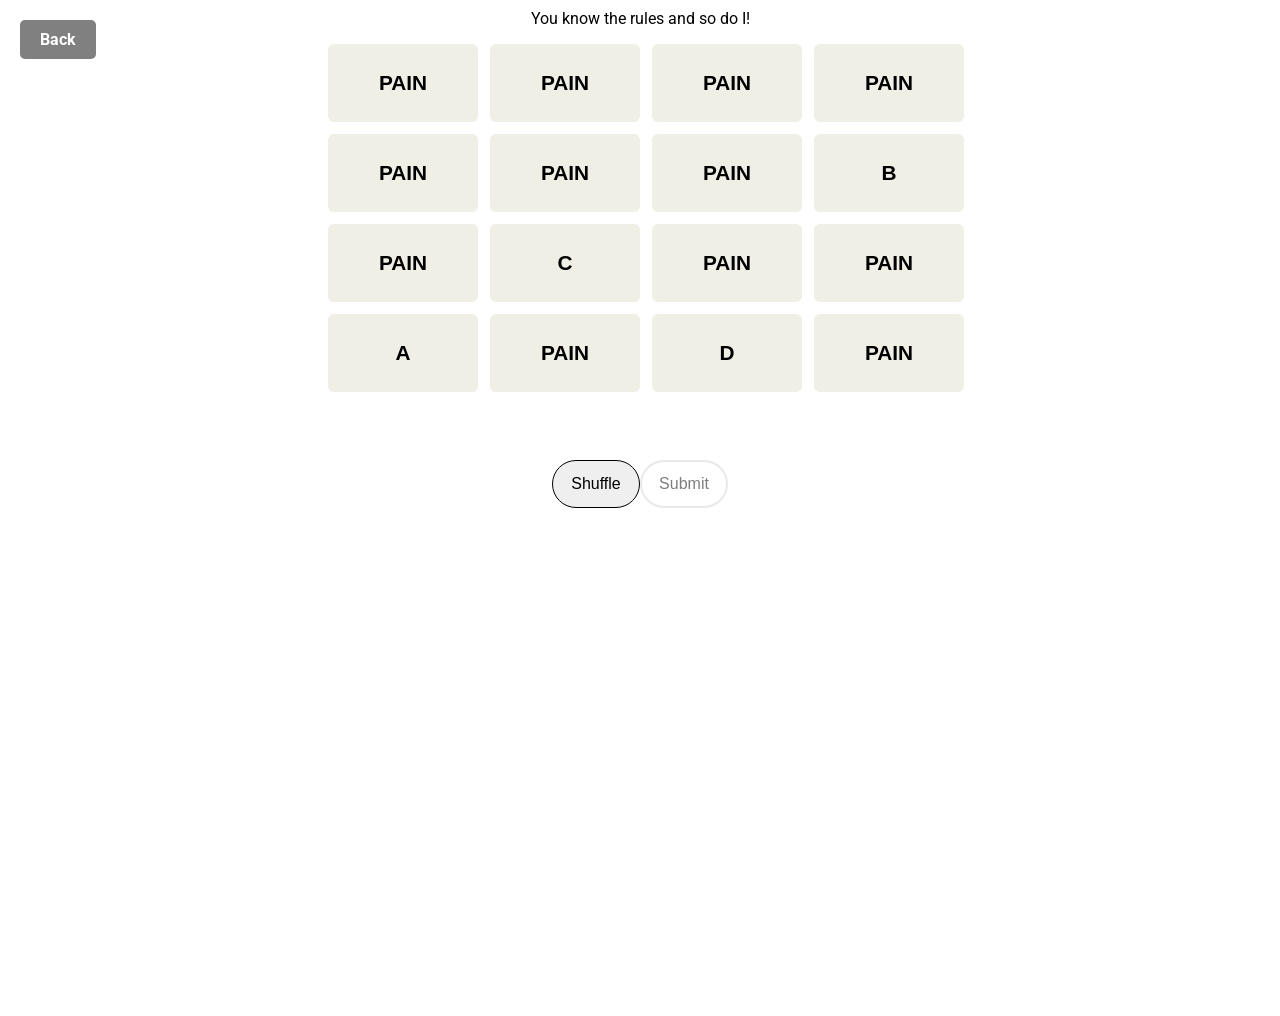
==== Connections/connections.html @ f629fea0 "Add files via upload" ====
<!DOCTYPE html>
<html lang="en">

<head>
  <title>My Connections</title>
  <link rel="stylesheet" href="connections.css">
  <link rel="stylesheet" href="trasformations.css">
  <link rel="stylesheet" href="../General/general.css">
  <link rel="preconnect" href="https://fonts.googleapis.com">
  <link rel="preconnect" href="https://fonts.gstatic.com" crossorigin>
  <link href="https://fonts.googleapis.com/css2?family=Roboto:ital,wght@0,100..900;1,100..900&display=swap" rel="stylesheet">
</head>

<body>
  
  <div>
    <a class="fBtn" href="../index.html">Back</a>
  </div>



  <div class="mainDiv">
    <p class="rulesP">You know the rules and so do I!</p>
    <div class="gameBoard">
      <div class="SolvedDiv">
        <div class="solvedGroup" data-group="0">
          <h3>DOGS</h3>
          <p>A, B, C, D</p>
        </div>
        <div class="solvedGroup" data-group="1">
          <h3>DOGS</h3>
          <p>A, B, C, D</p>
        </div>
        <div class="solvedGroup" data-group="2">
          <h3>DOGS</h3>
          <p>A, B, C, D</p>
        </div>
        <div class="solvedGroup" data-group="3">
          <h3>DOGS</h3>
          <p>A, B, C, D</p>
        </div>
      </div>
      <div>
        <div class="categorysDiv">
          <!-- 1st category buttons -->
          <button class="tile">
            A
          </button>
          <button class="tile">
            B
          </button>
          <button class="tile">
            PAIN
          </button>
          <button class="tile">
            D
          </button>
          <!-- 2nd category buttons -->
          <button class="tile">
            PAIN
          </button>
          <button class="tile">
            PAIN
          </button>
          <button class="tile">
            PAIN
          </button>
          <button class="tile">
            PAIN
          </button>
          <!-- 3rd category buttons -->
          <button class="tile">
            PAIN
          </button>
          <button class="tile">
            C
          </button>
          <button class="tile">
            PAIN
          </button>
          <button class="tile">
            PAIN
          </button>
          <!-- 4th category buttons -->
          <button class="tile">
            PAIN
          </button>
          <button class="tile">
            PAIN
          </button>
          <button class="tile">
            PAIN
          </button>
          <button class="tile">
            PAIN
          </button>
        </div>
      </div>
        <div class="mistakesDiv">

        </div>
        <div class="submitButtonDiv">
          <button class="shuffleButton">Shuffle</button>
          <button class="submitButton">Submit</button>
        </div>
      </div>
    </div>
    <div class="notSolvedDiv">
    </div>
  </div>
  <script src="connections.js"></script>
</body>
</html>
---- Connections/connections.css ----
body {
  font-family: 'Roboto', 'Arial';
  height: 1000px;
  display: flex;
  justify-content: center;
  align-items: flex-start;
}

.fBtn {
  position: absolute;
  top: 20px;
  left: 20px;
  display: inline-block;
  padding: 10px 20px;
  background-color: grey;
  color: white;
  text-decoration: none;
  border-radius: 5px;
  font-weight: bold;
}

.fBtn:hover {
  background-color: rgb(170, 163, 163);
}

.tile {
  font-size: 20px;
  border: 0px;
  background-color: #EFEFE6;
  height: 80px;
  width: 150px;
  cursor: pointer;
  font-weight: 700;
}

.activeButton {
  border: 0px;
  background-color: rgb(67, 77, 65);
  color: white;
  cursor: pointer;
}

.shuffleButton {
  border-radius: 24px;
  height: 48px;
  width: 88px;
  font-size: 16px;
  cursor: pointer;
  border-style: solid;
  border-width: 1px;
}
.shuffleButton:active {
  opacity: 0.5;
  cursor: not-allowed;
  color: black;
  background-color: white;
  cursor: default;
}

.submitButton {
  border-radius: 24px;
  height: 48px;
  width: 88px;
  font-size: 16px;
  cursor: pointer;
  border-style: solid;
  border-width: 2px;
  background-color: black;
  color: white;
}

.submitButton:disabled {
  opacity: 0.5;
  cursor: not-allowed;
  color: black;
  background-color: white;
  cursor: default;
}

.mainDiv {
  display: flex;
  flex-direction: column;
  align-items: center;
  justify-content: center;
  width: calc(3 * 8px + 4 * 150px);
  min-height: 400px;
}

.rulesP {
  width: 100%;
  text-align: center;
}

.gameBoard {
  position: relative;
  width: calc(3 * 8px + 4 * 150px);
  height: calc(3 * 8px + 4 * 80px + 3 * 8px);
}

.SolvedDiv {
  position: absolute;
  display: grid;
  row-gap: 8px;
  top: 0;
  left: 0;
  right: 0;
  z-index: 1;
}

.categorysDiv {
  display: grid;
  position: absolute;
  top: 0;
  left: 0;
  right: 0;
  z-index: 2;
  gap: 8px;
  width: calc(3 * 8px + 4 * 150px);
  grid-template-columns: repeat(4, 1fr);
  min-height: 0;
  min-width: 0;
}

.submitButtonDiv {
  display: flex;
  align-items: center;
  justify-content: center;
  padding-top: 400px;
}

.solvedGroup {
  display: flex;
  flex-direction: column;
  justify-content: center;
  align-items: center;
  width: calc(3 * 8px + 4 * 150px);
  background-color: rgb(249, 223, 109);
  height: 80px;
  border-radius: 5px;
}

h3 {
  margin-bottom: 1px
}

p {
  margin-top: 1px;
}
---- Connections/trasformations.css ----
.SolvedDiv {
  display: grid;
  row-gap: 12px;
  margin-bottom: 16px;
}

.solvedGroup {
  display: flex;
  flex-direction: column;
  justify-content: center;
  align-items: center;

  min-height: 78px;
  border-radius: 6px;
  background-color: rgb(232, 214, 111);

  opacity: 0;
  transform: scale(0.96);
  pointer-events: none;

  transition: opacity 0.35s ease, transform 0.35s ease;
}

.solvedGroup.showSolved {
  opacity: 1;
  transform: scale(1);
}

.solvedGroup h3 {
  margin: 0;
  font-size: 2rem;
  font-weight: 700;
}

.solvedGroup p {
  margin: 4px 0 0;
  font-size: 1.2rem;
}

.categorysDiv {
  display: grid;
  grid-template-columns: repeat(4, 1fr);
  gap: 12px;
}

.categorysDiv button {
  height: 78px;
  border: none;
  border-radius: 6px;
  font-size: 1.3rem;
  font-weight: 700;
  cursor: pointer;
  transition: transform 0.35s ease, opacity 0.35s ease, visibility 0.35s ease;
}

.categorysDiv button.correctShrink {
  opacity: 0;
  transform: scale(0.7);
  pointer-events: none;
}

.categorysDiv button.gone {
  visibility: hidden;
}

.submitButtonDiv {
  margin-top: 16px;
  display: flex;
  justify-content: center;
}

.solvedGroup {
  transition: opacity 0.35s ease 0.15s, transform 0.35s ease 0.15s;
}

@keyframes wrongShake {
  0% { transform: translateX(0); }
  20% { transform: translateX(-6px); }
  40% { transform: translateX(6px); }
  60% { transform: translateX(-4px); }
  80% { transform: translateX(4px); }
  100% { transform: translateX(0); }
}

@keyframes wrongFlash {
  0% { background-color: inherit; }
  50% { background-color: #ff4d4d; }
  100% { background-color: inherit; }
}

.wrongGuess {
  animation: wrongShake 0.3s ease, wrongFlash 0.3s ease;
}
---- General/general.css ----
body {
  font-family: 'Roboto', 'Arial';
}

.fBtn {
  display: inline-block;
  padding: 10px 20px;
  background-color: grey;
  color: white;
  text-decoration: none;
  border-radius: 5px;
  font-weight: bold;
}

.fBtn:hover {
  background-color: rgb(170, 163, 163);
}
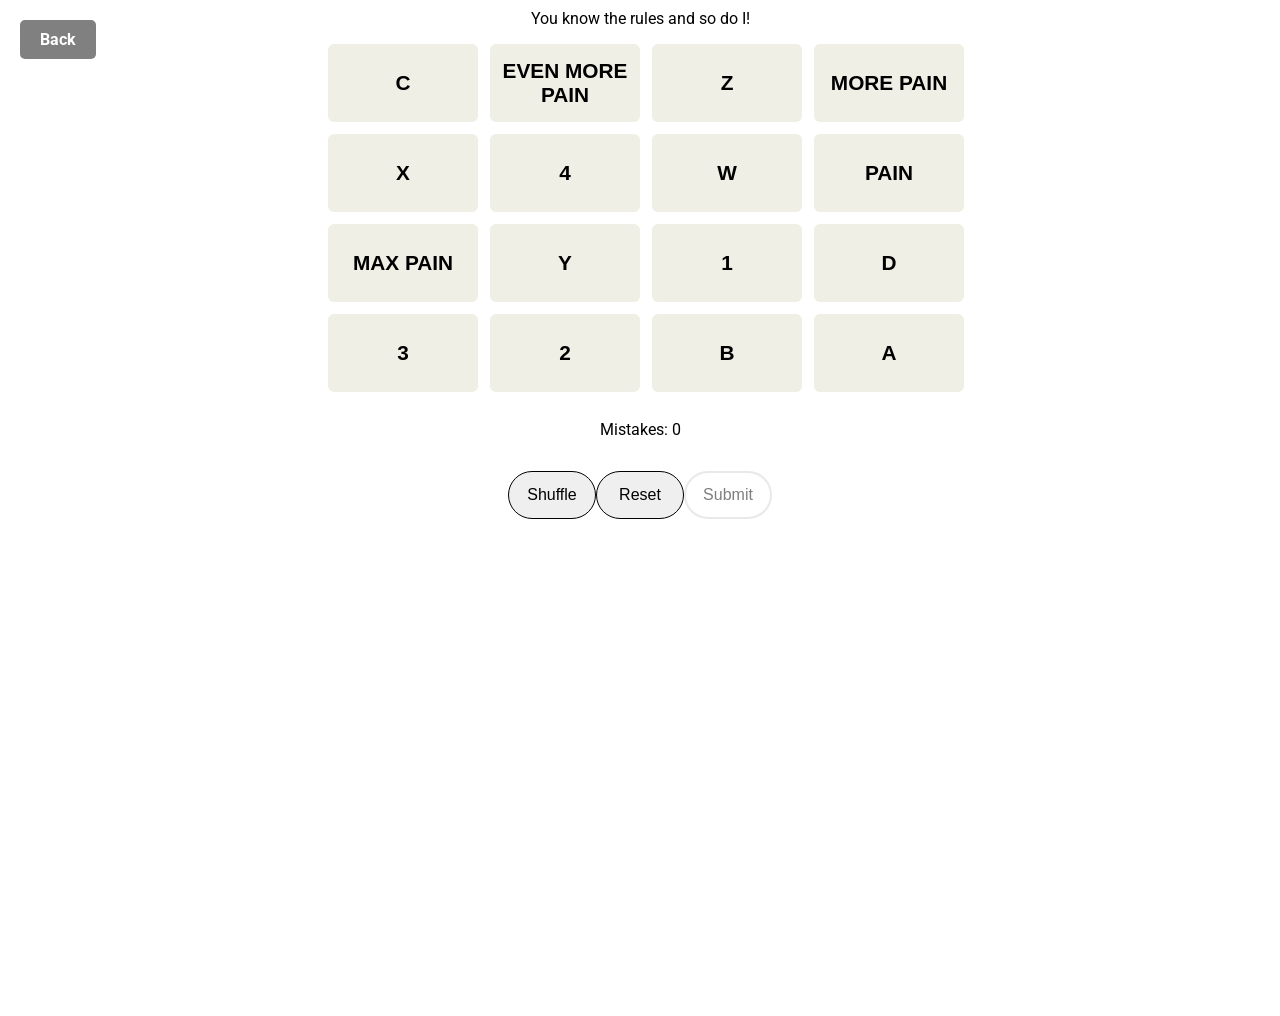
==== commit 35785c25: "Add files via upload" ====
--- a/Connections/connections.html
+++ b/Connections/connections.html
@@ -28,16 +28,16 @@
           <p>A, B, C, D</p>
         </div>
         <div class="solvedGroup" data-group="1">
-          <h3>DOGS</h3>
-          <p>A, B, C, D</p>
+          <h3>THINGS THAT STRESS PEOPLE</h3>
+          <p>W, X, Y, Z</p>
         </div>
         <div class="solvedGroup" data-group="2">
-          <h3>DOGS</h3>
-          <p>A, B, C, D</p>
+          <h3>WAY PEOPLE REALEAVE STRESS</h3>
+          <p>1, 2, 3, 4</p>
         </div>
         <div class="solvedGroup" data-group="3">
-          <h3>DOGS</h3>
-          <p>A, B, C, D</p>
+          <h3>???</h3>
+          <p>PAIN, MORE PAIN, EVEN MORE PAIN, MAX PAIN</p>
         </div>
       </div>
       <div>
@@ -50,58 +50,62 @@
             B
           </button>
           <button class="tile">
-            PAIN
+            C
           </button>
           <button class="tile">
             D
           </button>
           <!-- 2nd category buttons -->
           <button class="tile">
-            PAIN
+            W
           </button>
           <button class="tile">
-            PAIN
+            X
           </button>
           <button class="tile">
-            PAIN
+            Y
           </button>
           <button class="tile">
-            PAIN
+            Z
           </button>
           <!-- 3rd category buttons -->
           <button class="tile">
             PAIN
           </button>
           <button class="tile">
-            C
+            MORE PAIN
           </button>
           <button class="tile">
-            PAIN
+            EVEN MORE PAIN
           </button>
           <button class="tile">
-            PAIN
+            MAX PAIN
           </button>
           <!-- 4th category buttons -->
           <button class="tile">
-            PAIN
+            1
           </button>
           <button class="tile">
-            PAIN
+            2
           </button>
           <button class="tile">
-            PAIN
+            3
           </button>
           <button class="tile">
-            PAIN
+            4
           </button>
         </div>
       </div>
         <div class="mistakesDiv">
-
+          <p class="mistakesP">
+            Mistakes: 0
+          </p>
         </div>
         <div class="submitButtonDiv">
-          <button class="shuffleButton">Shuffle</button>
+          <button class="shuffleButton" data-group="0">Shuffle</button>
+          <button class="shuffleButton" data-group="1">Reset</button>
           <button class="submitButton">Submit</button>
+          
         </div>
       </div>
     </div>
--- a/Connections/connections.css
+++ b/Connections/connections.css
@@ -125,7 +125,6 @@
   display: flex;
   align-items: center;
   justify-content: center;
-  padding-top: 400px;
 }
 
 .solvedGroup {
@@ -139,6 +138,11 @@
   border-radius: 5px;
 }
 
+.mistakesDiv {
+  display: flex;
+  justify-content: center;
+  padding-top: 375px;
+}
 h3 {
   margin-bottom: 1px
 }
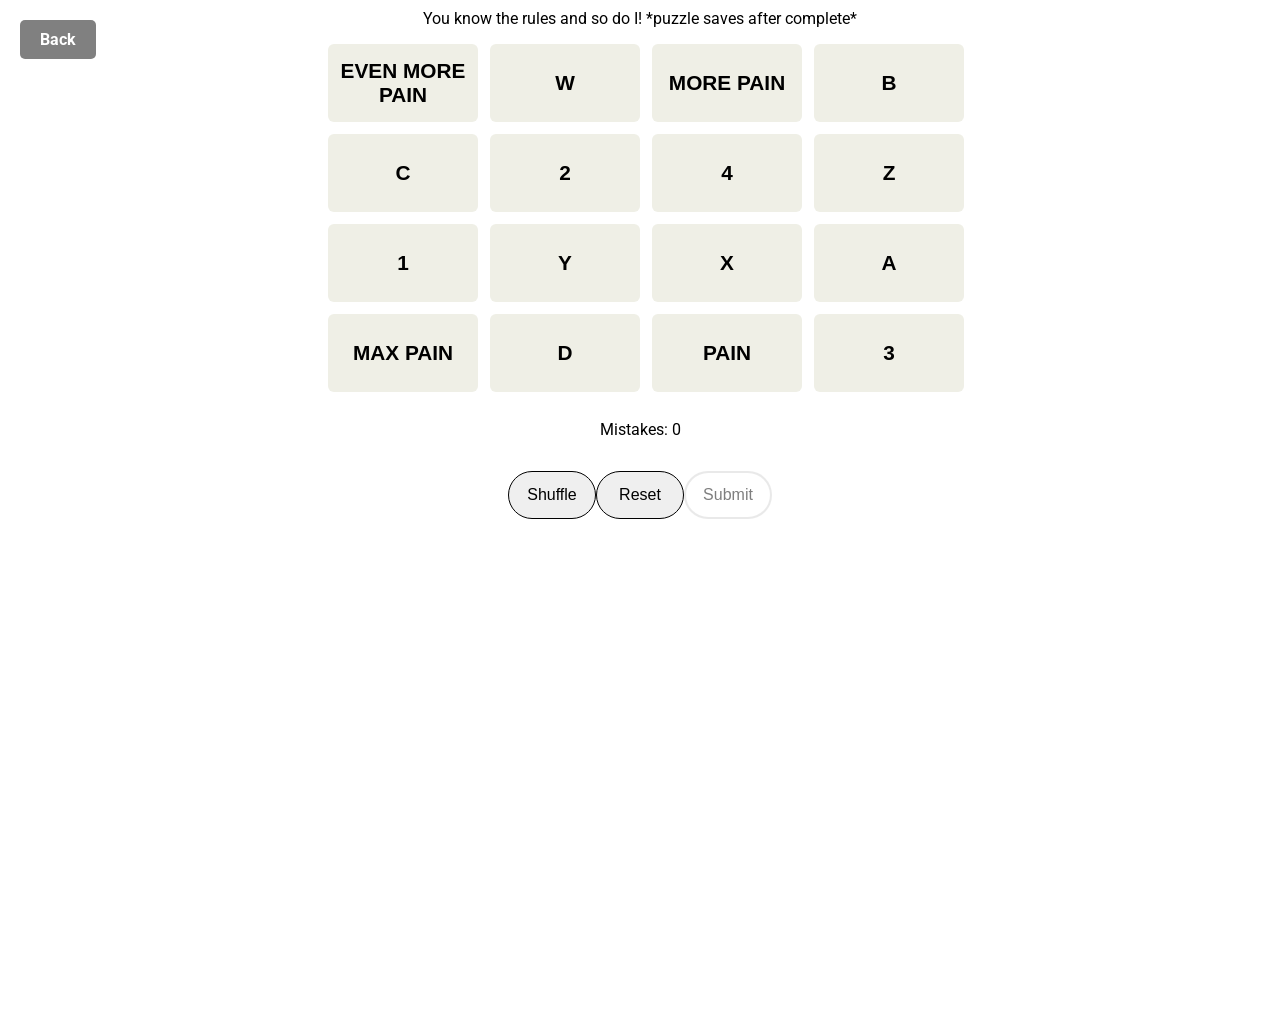
==== commit dc15e3b0: "Add files via upload" ====
--- a/Connections/connections.html
+++ b/Connections/connections.html
@@ -20,7 +20,7 @@
 
 
   <div class="mainDiv">
-    <p class="rulesP">You know the rules and so do I!</p>
+    <p class="rulesP">You know the rules and so do I! *puzzle saves after complete*</p>
     <div class="gameBoard">
       <div class="SolvedDiv">
         <div class="solvedGroup" data-group="0">
@@ -98,7 +98,7 @@
       </div>
         <div class="mistakesDiv">
           <p class="mistakesP">
-            Mistakes: 0
+
           </p>
         </div>
         <div class="submitButtonDiv">
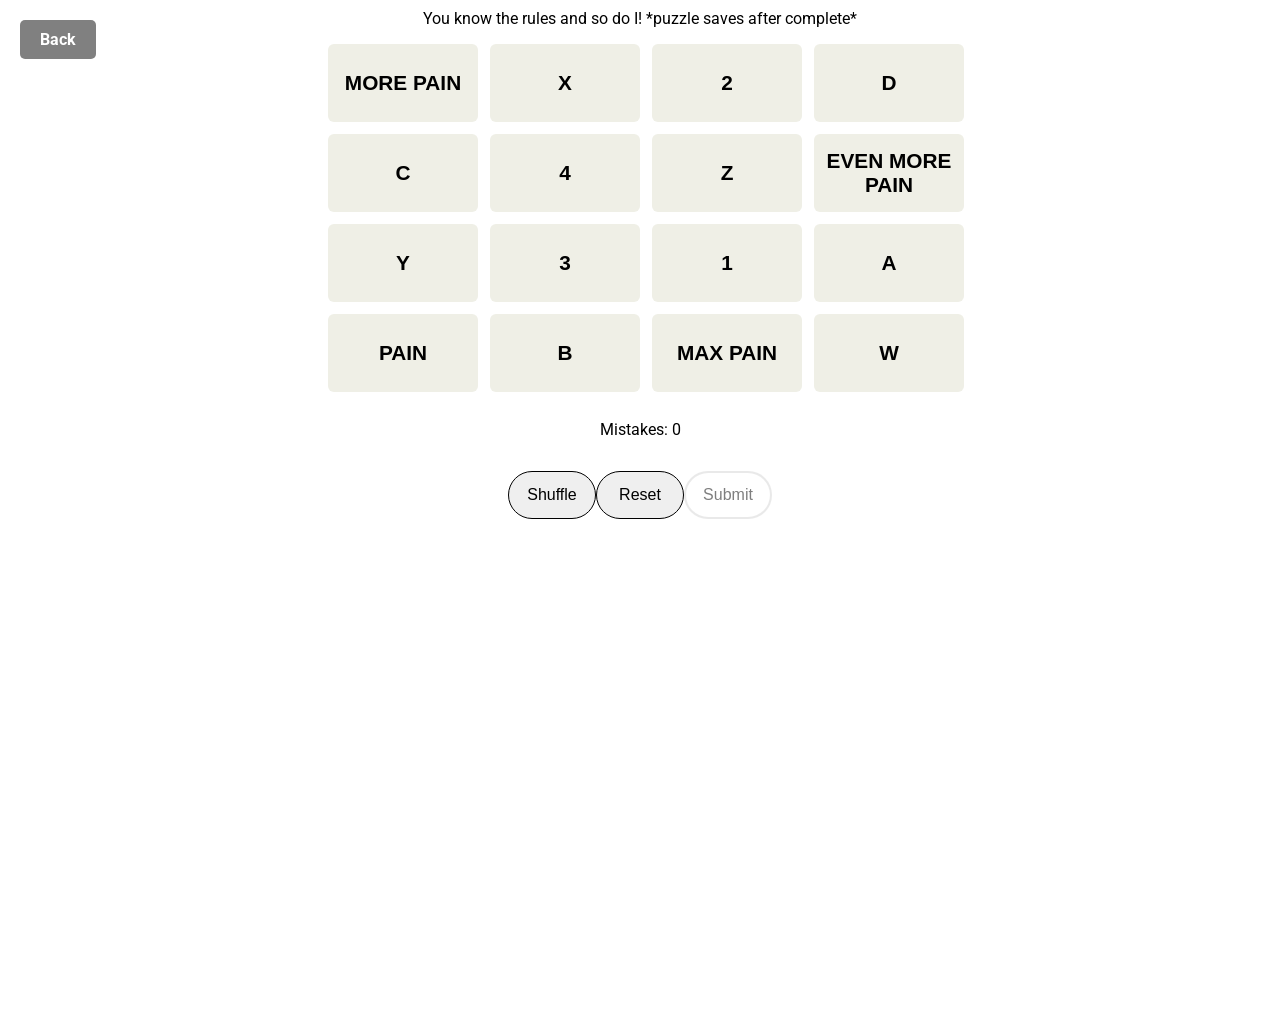
==== commit 1601e8a1: "Add files via upload" ====
--- a/Connections/connections.html
+++ b/Connections/connections.html
@@ -2,7 +2,7 @@
 <html lang="en">
 
 <head>
-  <title>My Connections</title>
+  <title>Connections</title>
   <link rel="stylesheet" href="connections.css">
   <link rel="stylesheet" href="trasformations.css">
   <link rel="stylesheet" href="../General/general.css">
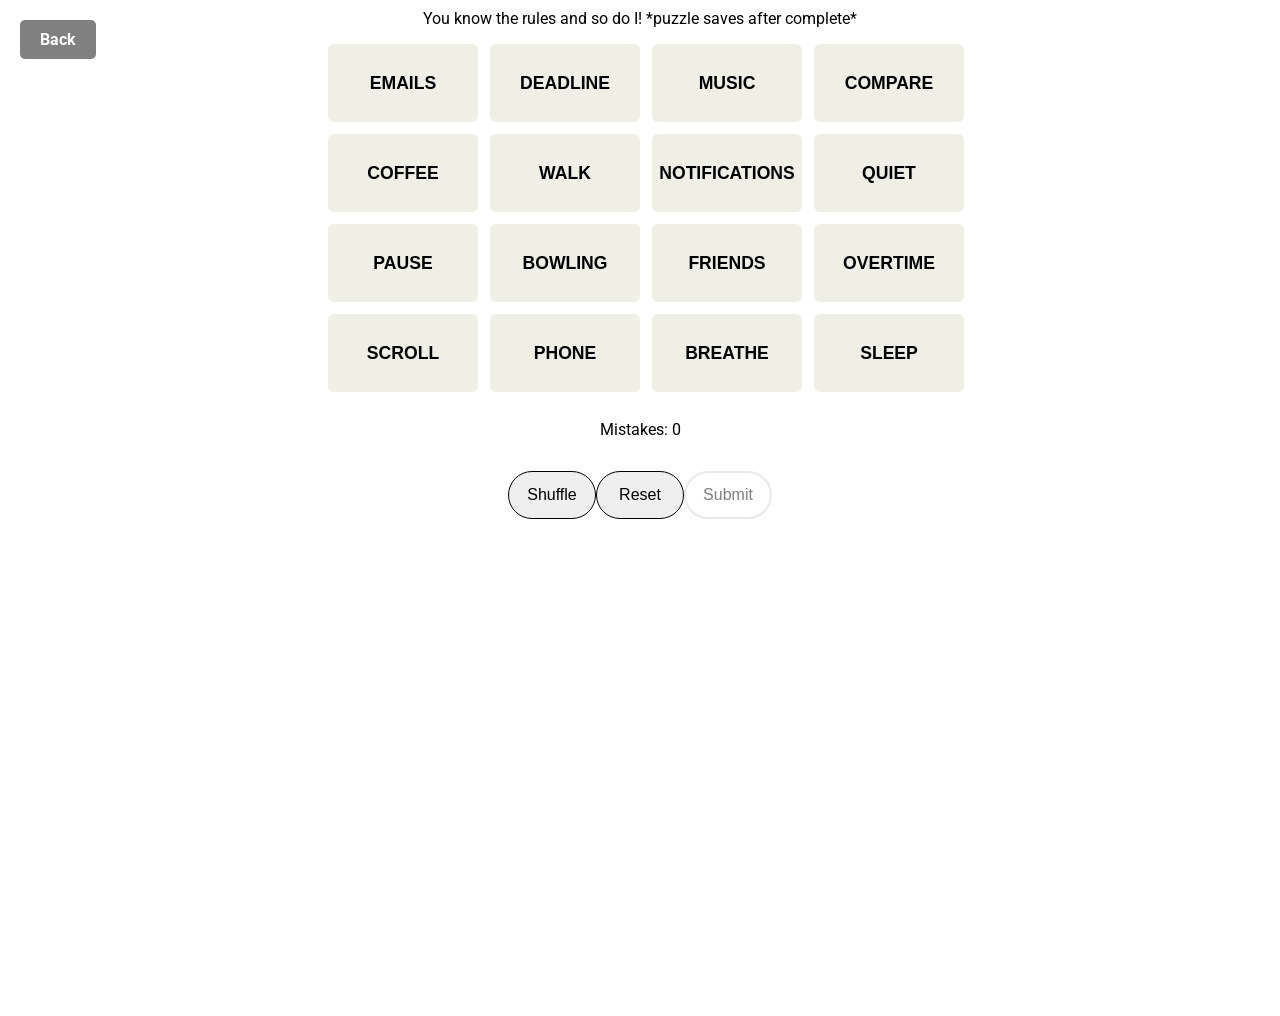
==== commit ac61a620: "Add files via upload" ====
--- a/Connections/connections.html
+++ b/Connections/connections.html
@@ -42,57 +42,62 @@
       </div>
       <div>
         <div class="categorysDiv">
-          <!-- 1st category buttons -->
+          <!-- 1st category buttons,   
+  ["SLEEP", "MUSIC", "BOWLING", "FRIENDS"],
+  ["COFFEE", "OVERTIME", "DEADLINE", "EMAILS"],
+  ["PHONE", "SCROLL", "COMPARE", "NOTIFICATIONS"],
+  ["BREATHE", "WALK", "QUIET", "PAUSE"]-->
+
           <button class="tile">
-            A
+            SLEEP
           </button>
           <button class="tile">
-            B
+            MUSIC
           </button>
           <button class="tile">
-            C
+            BOWLING
           </button>
           <button class="tile">
-            D
+            FRIENDS
           </button>
           <!-- 2nd category buttons -->
           <button class="tile">
-            W
+            COFFEE
           </button>
           <button class="tile">
-            X
+            OVERTIME
           </button>
           <button class="tile">
-            Y
+            DEADLINE
           </button>
           <button class="tile">
-            Z
+            EMAILS
           </button>
           <!-- 3rd category buttons -->
           <button class="tile">
-            PAIN
+            PHONE
           </button>
           <button class="tile">
-            MORE PAIN
+            SCROLL
           </button>
           <button class="tile">
-            EVEN MORE PAIN
+            COMPARE
           </button>
           <button class="tile">
-            MAX PAIN
+            NOTIFICATIONS
           </button>
           <!-- 4th category buttons -->
           <button class="tile">
-            1
+            BREATHE
           </button>
           <button class="tile">
-            2
+            WALK
           </button>
           <button class="tile">
-            3
+            QUIET
           </button>
           <button class="tile">
-            4
+            PAUSE
           </button>
         </div>
       </div>
@@ -111,7 +116,15 @@
     </div>
     <div class="notSolvedDiv">
     </div>
+    <div class="winPopup" id="winPopup">
+      <div class="winBox">
+        <h2>Puzzle Complete</h2>
+        <p>You finished the puzzle.</p>
+        <button id="closeWin">Close</button>
+      </div>
+    </div>
   </div>
+  
   <script src="connections.js"></script>
 </body>
 </html>
--- a/Connections/connections.css
+++ b/Connections/connections.css
@@ -150,3 +150,36 @@
 p {
   margin-top: 1px;
 }
+
+
+.winPopup {
+  position: fixed;
+  top: 0;
+  left: 0;
+  width: 100%;
+  height: 100%;
+  background-color: rgba(0, 0, 0, 0.45);
+  display: none;
+  justify-content: center;
+  align-items: center;
+  z-index: 999;
+}
+
+.winPopup.show {
+  display: flex;
+}
+
+.winBox {
+  background-color: white;
+  padding: 30px;
+  border-radius: 10px;
+  text-align: center;
+  width: 300px;
+}
+
+.winBox button {
+  margin-top: 15px;
+  padding: 10px 20px;
+  border-radius: 20px;
+  cursor: pointer;
+}
--- a/Connections/trasformations.css
+++ b/Connections/trasformations.css
@@ -47,7 +47,7 @@
   height: 78px;
   border: none;
   border-radius: 6px;
-  font-size: 1.3rem;
+  font-size: 1.1rem;
   font-weight: 700;
   cursor: pointer;
   transition: transform 0.35s ease, opacity 0.35s ease, visibility 0.35s ease;
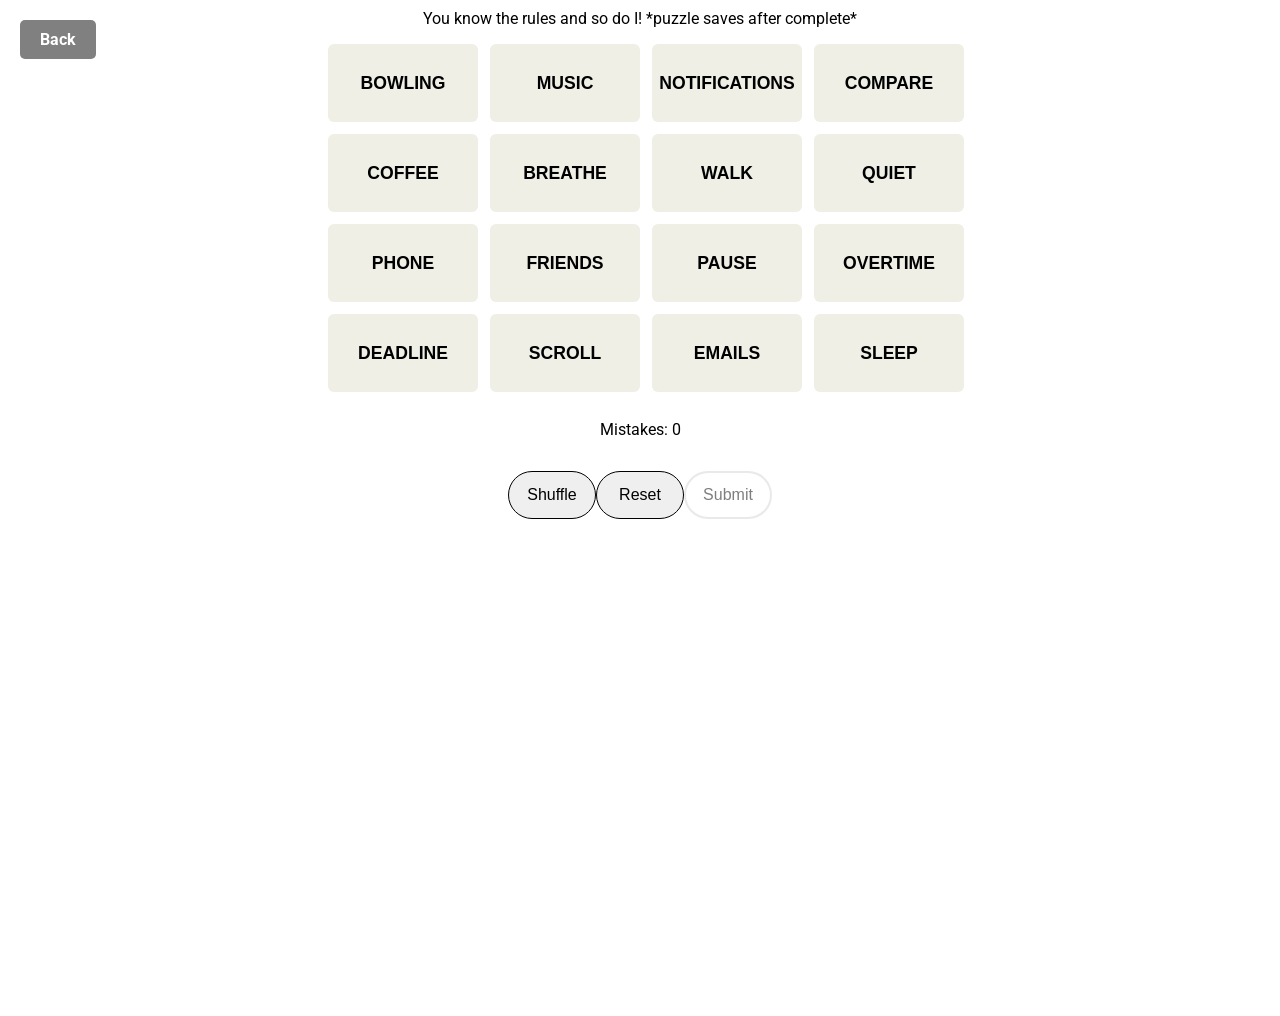
==== commit d44d262e: "Add files via upload" ====
--- a/Connections/connections.html
+++ b/Connections/connections.html
@@ -116,6 +116,9 @@
     </div>
     <div class="notSolvedDiv">
     </div>
+    <div class="oneAwayPopup" id="oneAwayPopup">
+      One away!
+    </div>
     <div class="winPopup" id="winPopup">
       <div class="winBox">
         <h2>Puzzle Complete</h2>
--- a/Connections/connections.css
+++ b/Connections/connections.css
@@ -4,6 +4,7 @@
   display: flex;
   justify-content: center;
   align-items: flex-start;
+  color: black;
 }
 
 .fBtn {
--- a/Connections/trasformations.css
+++ b/Connections/trasformations.css
@@ -90,4 +90,24 @@
 
 .wrongGuess {
   animation: wrongShake 0.3s ease, wrongFlash 0.3s ease;
+}
+
+.oneAwayPopup {
+  position: fixed;
+  top: 20px;
+  left: 50%;
+  transform: translateX(-50%);
+  background: #222;
+  color: white;
+  padding: 12px 20px;
+  border-radius: 10px;
+  font-weight: bold;
+  opacity: 0;
+  pointer-events: none;
+  transition: opacity 0.3s ease;
+  z-index: 1000;
+}
+
+.oneAwayPopup.show {
+  opacity: 1;
 }
